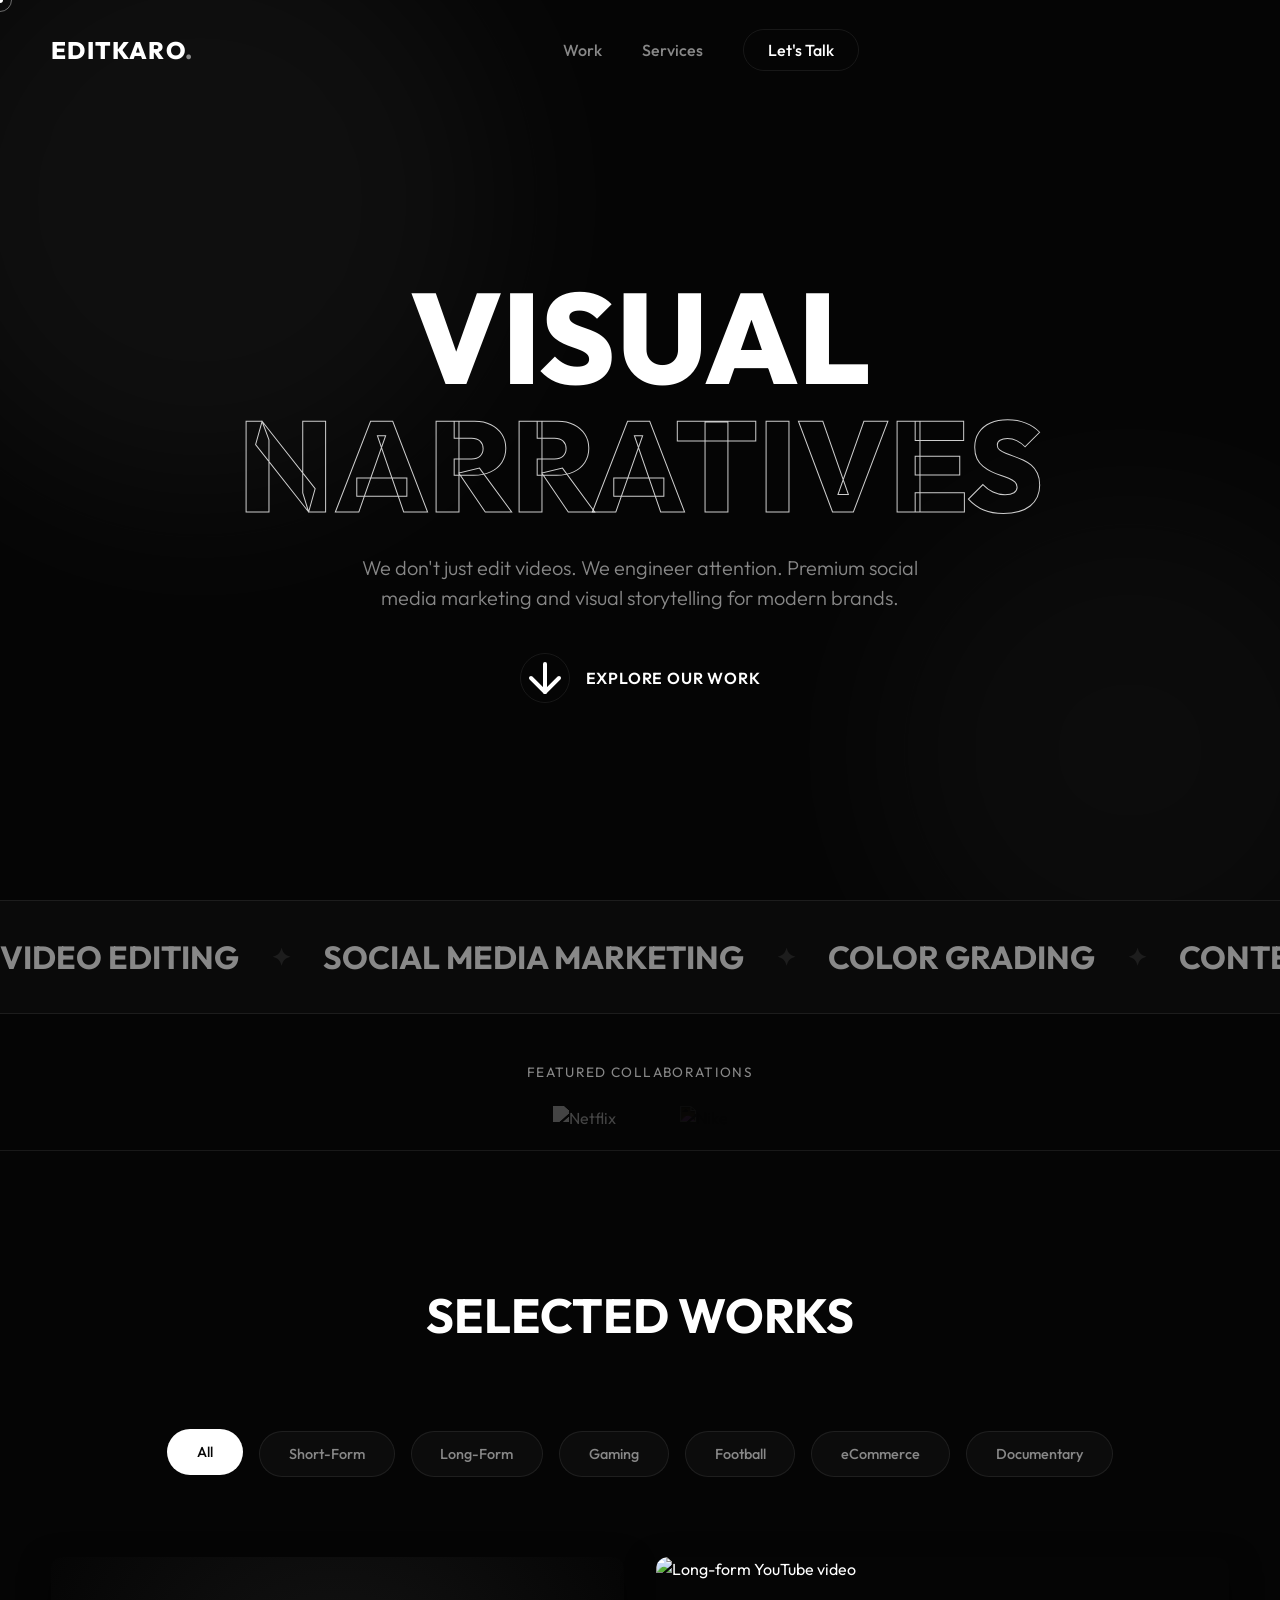
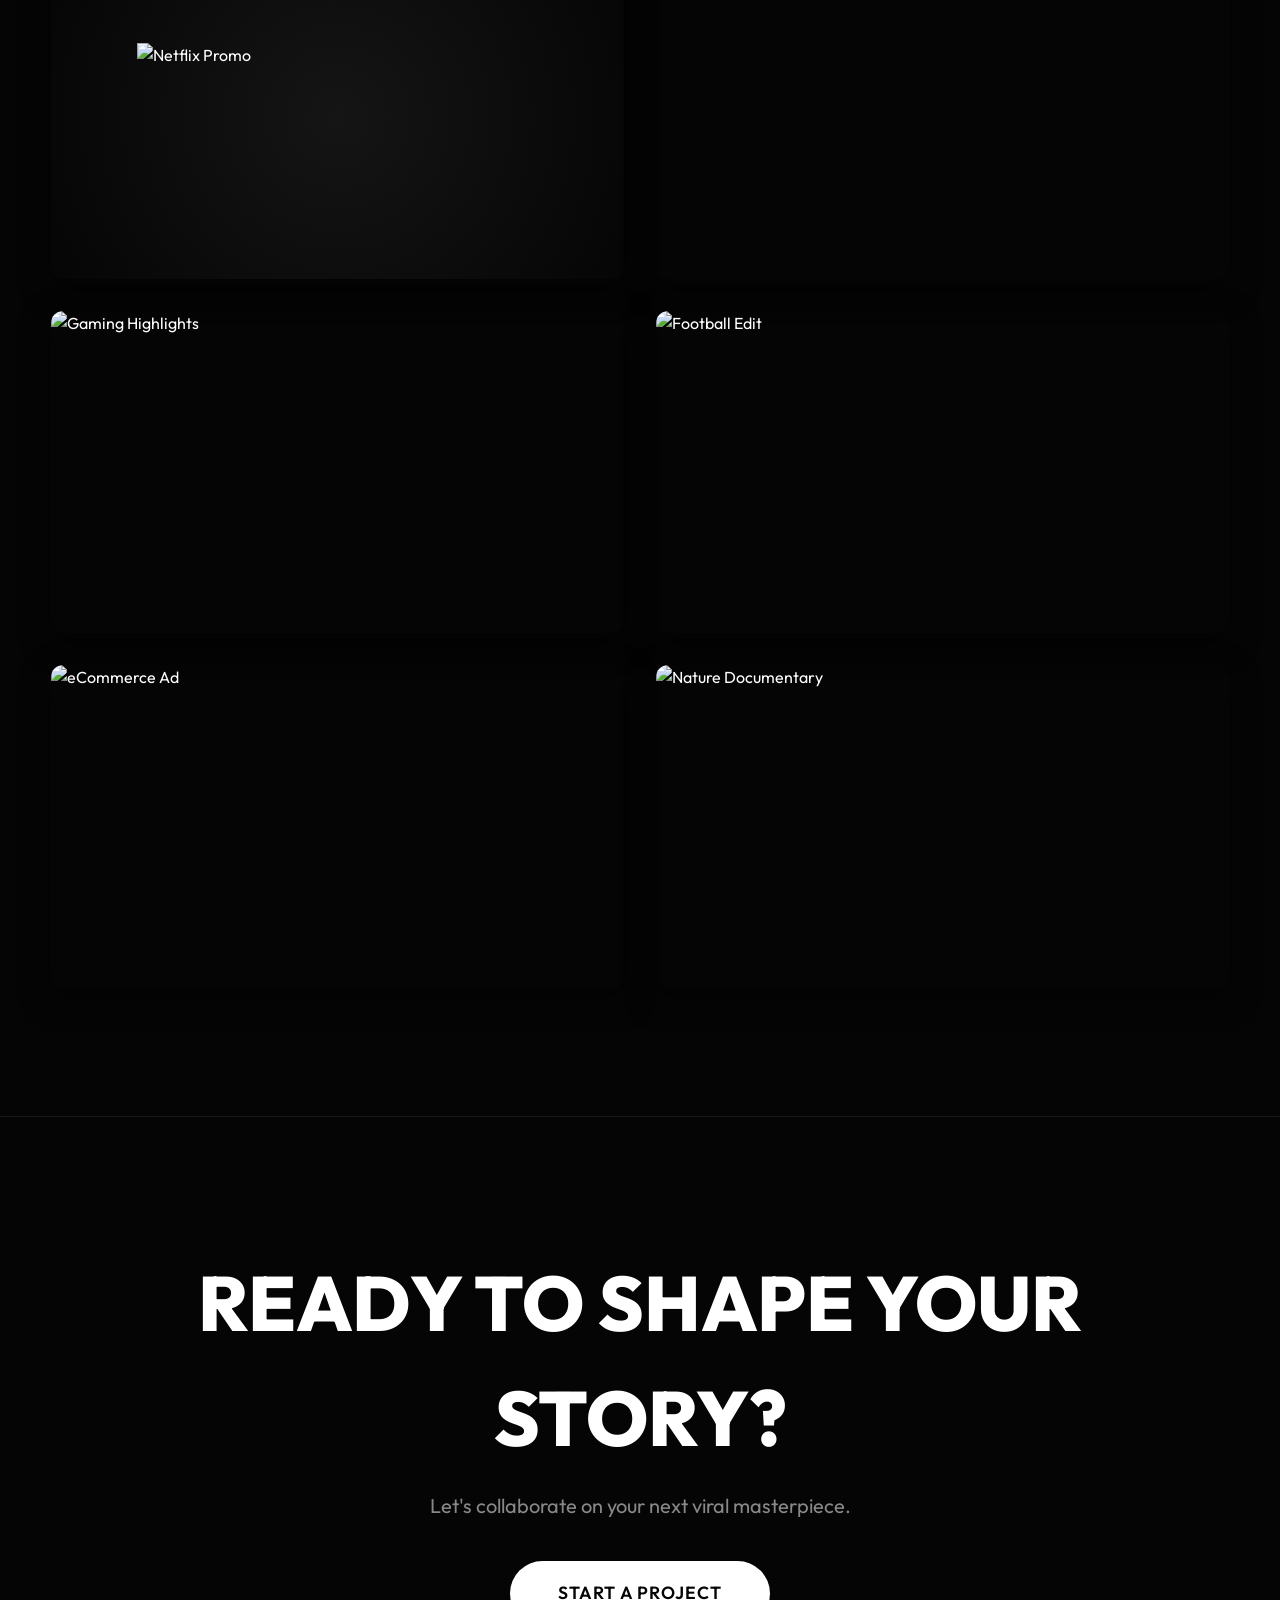
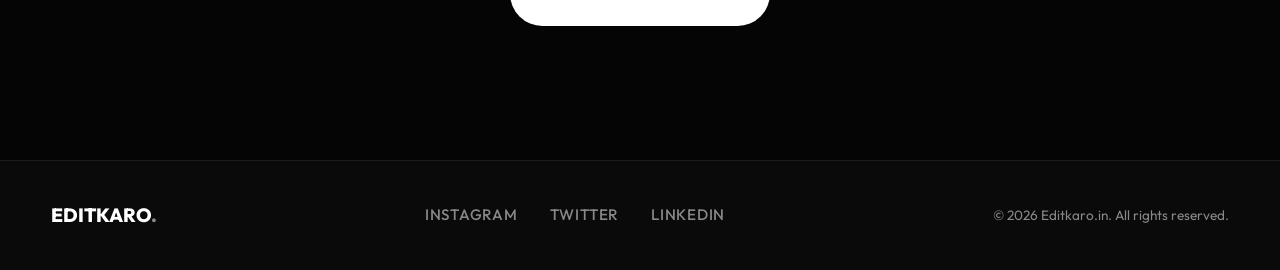
==== index.html @ 2fa82c61 "Add files via upload" ====
<!DOCTYPE html>
<html lang="en">
<head>
    <meta charset="UTF-8">
    <meta name="viewport" content="width=device-width, initial-scale=1.0">
    <meta name="description" content="Editkaro.in - A Social Media Marketing and Video Editing Agency Portfolio.">
    <title>Editkaro.in | Visual Narrative</title>
    <link rel="preconnect" href="https://fonts.googleapis.com">
    <link rel="preconnect" href="https://fonts.gstatic.com" crossorigin>
    <link href="https://fonts.googleapis.com/css2?family=Outfit:wght@300;400;500;600;700;800&display=swap" rel="stylesheet">
    <link rel="stylesheet" href="style.css">
</head>
<body>
    <div class="bg-mesh">
        <div class="blob blob-1"></div>
        <div class="blob blob-2"></div>
    </div>

    <!-- Custom Cursor -->
    <div class="custom-cursor"></div>
    <div class="cursor-follower"></div>

    <header class="header" id="header">
        <div class="container header-container">
            <a href="#" class="logo">EDITKARO<span class="dot">.</span></a>
            <nav class="nav">
                <ul class="nav-list">
                    <li><a href="#work" class="nav-link magnetic">Work</a></li>
                    <li><a href="#services" class="nav-link magnetic">Services</a></li>
                    <li><a href="#contact" class="nav-link contact-btn magnetic">Let's Talk</a></li>
                </ul>
            </nav>
            <div class="hamburger">
                <span></span>
                <span></span>
                <span></span>
            </div>
        </div>
    </header>

    <main>
        <!-- Hero Section -->
        <section class="hero">
            <div class="container hero-container">
                <div class="hero-content">
                    <h1 class="hero-title fade-up">Visual <br><span class="outline-text">Narratives</span></h1>
                    <p class="hero-subtitle fade-up delay-1">We don't just edit videos. We engineer attention. Premium social media marketing and visual storytelling for modern brands.</p>
                    <a href="#work" class="explore-btn fade-up delay-2 magnetic">
                        <span class="btn-circle"><svg viewBox="0 0 24 24" fill="none" stroke="currentColor" stroke-width="2" stroke-linecap="round" stroke-linejoin="round"><line x1="12" y1="5" x2="12" y2="19"></line><polyline points="19 12 12 19 5 12"></polyline></svg></span>
                        Explore Our Work 
                    </a>
                </div>
            </div>
        </section>

        <!-- Dynamic Marquee -->
        <div class="marquee-wrapper">
            <div class="marquee">
                <div class="marquee-content">
                    <span>VIDEO EDITING</span> <span class="star">✦</span>
                    <span>SOCIAL MEDIA MARKETING</span> <span class="star">✦</span>
                    <span>COLOR GRADING</span> <span class="star">✦</span>
                    <span>CONTENT STRATEGY</span> <span class="star">✦</span>
                    <span>DOCUMENTARY</span> <span class="star">✦</span>
                    <span>ANIMATION</span> <span class="star">✦</span>
                    <span>VIDEO EDITING</span> <span class="star">✦</span>
                    <span>SOCIAL MEDIA MARKETING</span> <span class="star">✦</span>
                    <span>COLOR GRADING</span> <span class="star">✦</span>
                    <span>CONTENT STRATEGY</span> <span class="star">✦</span>
                </div>
            </div>
        </div>

        <!-- Collaborations / Minimal Netflix Logo -->
        <section class="collaborations">
            <div class="container collabs-container fade-up delay-1">
                <span class="collabs-label">Featured Collaborations</span>
                <div class="collab-logos">
                    <img src="https://upload.wikimedia.org/wikipedia/commons/0/08/Netflix_2015_logo.svg" alt="Netflix" class="collab-logo netflix">
                    <!-- Added Nike as well since we have a Nike project -->
                    <img src="https://upload.wikimedia.org/wikipedia/commons/a/a6/Logo_NIKE.svg" alt="Nike" class="collab-logo nike">
                </div>
            </div>
        </section>

        <!-- Portfolio Section -->
        <section class="portfolio" id="work">
            <div class="container">
                <div class="section-header fade-up">
                    <h2 class="section-title">Selected Works</h2>
                </div>

                <!-- Filters -->
                <div class="filter-wrapper fade-up delay-1">
                    <button class="filter-btn active magnetic" data-filter="all">All</button>
                    <button class="filter-btn magnetic" data-filter="short-form">Short-Form</button>
                    <button class="filter-btn magnetic" data-filter="long-form">Long-Form</button>
                    <button class="filter-btn magnetic" data-filter="gaming">Gaming</button>
                    <button class="filter-btn magnetic" data-filter="football">Football</button>
                    <button class="filter-btn magnetic" data-filter="ecommerce">eCommerce</button>
                    <button class="filter-btn magnetic" data-filter="documentary">Documentary</button>
                </div>

                <!-- Grid -->
                <div class="portfolio-grid">
                    <!-- Item 1 -->
                    <div class="portfolio-item fade-up" data-category="short-form">
                        <div class="video-container" data-video="https://vimeo.com/451025529">
                            <img src="https://upload.wikimedia.org/wikipedia/commons/0/08/Netflix_2015_logo.svg" alt="Netflix Promo" class="poster" style="object-fit: contain; padding: 15%; background: radial-gradient(circle, #151515 0%, #050505 100%);">
                            <div class="hover-content">
                                <div class="play-btn">
                                    <svg viewBox="0 0 24 24" fill="white" width="24" height="24"><polygon points="5 3 19 12 5 21 5 3"></polygon></svg>
                                </div>
                                <div class="item-info">
                                    <h3>Netflix Promo</h3>
                                    <span>Short-Form Video</span>
                                </div>
                            </div>
                        </div>
                    </div>

                    <!-- Item 2 -->
                    <div class="portfolio-item fade-up" data-category="long-form">
                        <div class="video-container" data-video="https://vimeo.com/264622116">
                            <img src="https://images.unsplash.com/photo-1485846234645-a62644f84728?q=80&w=800&auto=format&fit=crop" alt="Long-form YouTube video" class="poster">
                            <div class="hover-content">
                                <div class="play-btn">
                                    <svg viewBox="0 0 24 24" fill="white" width="24" height="24"><polygon points="5 3 19 12 5 21 5 3"></polygon></svg>
                                </div>
                                <div class="item-info">
                                    <h3>Brand Documentary</h3>
                                    <span>Long-Form Video</span>
                                </div>
                            </div>
                        </div>
                    </div>

                    <!-- Item 3 -->
                    <div class="portfolio-item fade-up" data-category="gaming">
                        <div class="video-container" data-video="https://vimeo.com/574514336">
                            <img src="https://images.unsplash.com/photo-1552820728-8b83bb6b773f?q=80&w=800&auto=format&fit=crop" alt="Gaming Highlights" class="poster">
                            <div class="hover-content">
                                <div class="play-btn">
                                    <svg viewBox="0 0 24 24" fill="white" width="24" height="24"><polygon points="5 3 19 12 5 21 5 3"></polygon></svg>
                                </div>
                                <div class="item-info">
                                    <h3>Valorant Highlights</h3>
                                    <span>Gaming Video</span>
                                </div>
                            </div>
                        </div>
                    </div>

                    <!-- Item 4 -->
                    <div class="portfolio-item fade-up" data-category="football">
                        <div class="video-container" data-video="https://vimeo.com/393264104">
                            <img src="https://images.unsplash.com/photo-1579952363873-27f3bade9f55?q=80&w=800&auto=format&fit=crop" alt="Football Edit" class="poster">
                            <div class="hover-content">
                                <div class="play-btn">
                                    <svg viewBox="0 0 24 24" fill="white" width="24" height="24"><polygon points="5 3 19 12 5 21 5 3"></polygon></svg>
                                </div>
                                <div class="item-info">
                                    <h3>Champions League Montage</h3>
                                    <span>Football Edits</span>
                                </div>
                            </div>
                        </div>
                    </div>

                    <!-- Item 5 -->
                    <div class="portfolio-item fade-up" data-category="ecommerce">
                        <div class="video-container" data-video="https://vimeo.com/265089307">
                            <img src="https://images.unsplash.com/photo-1542291026-7eec264c27ff?q=80&w=800&auto=format&fit=crop" alt="eCommerce Ad" class="poster">
                            <div class="hover-content">
                                <div class="play-btn">
                                    <svg viewBox="0 0 24 24" fill="white" width="24" height="24"><polygon points="5 3 19 12 5 21 5 3"></polygon></svg>
                                </div>
                                <div class="item-info">
                                    <h3>Nike Sneaker Promo</h3>
                                    <span>eCommerce Ads</span>
                                </div>
                            </div>
                        </div>
                    </div>
                    
                    <!-- Item 6 -->
                    <div class="portfolio-item fade-up" data-category="documentary">
                        <div class="video-container" data-video="https://vimeo.com/139366479">
                            <img src="https://images.unsplash.com/photo-1511497584788-876760111969?q=80&w=800&auto=format&fit=crop" alt="Nature Documentary" class="poster">
                            <div class="hover-content">
                                <div class="play-btn">
                                    <svg viewBox="0 0 24 24" fill="white" width="24" height="24"><polygon points="5 3 19 12 5 21 5 3"></polygon></svg>
                                </div>
                                <div class="item-info">
                                    <h3>Wilderness Story</h3>
                                    <span>Documentary Style</span>
                                </div>
                            </div>
                        </div>
                    </div>
                </div>
            </div>
        </section>

        <!-- Call to action -->
        <section class="cta" id="contact">
            <div class="container cta-container fade-up">
                <h2>Ready to shape your story?</h2>
                <p>Let's collaborate on your next viral masterpiece.</p>
                <a href="mailto:hello@editkaro.in" class="primary-btn magnetic">Start a Project</a>
            </div>
        </section>
    </main>

    <footer class="footer">
        <div class="container footer-container">
            <div class="footer-logo">EDITKARO<span class="dot">.</span></div>
            <div class="footer-links">
                <a href="#" class="magnetic">Instagram</a>
                <a href="#" class="magnetic">Twitter</a>
                <a href="#" class="magnetic">LinkedIn</a>
            </div>
            <div class="footer-copy">
                &copy; <span id="year"></span> Editkaro.in. All rights reserved.
            </div>
        </div>
    </footer>

    <!-- Video Modal (Lightbox) -->
    <div class="modal" id="videoModal">
        <div class="modal-close magnetic">
            <svg width="32" height="32" viewBox="0 0 24 24" fill="none" stroke="currentColor" stroke-width="2" stroke-linecap="round" stroke-linejoin="round"><line x1="18" y1="6" x2="6" y2="18"></line><line x1="6" y1="6" x2="18" y2="18"></line></svg>
        </div>
        <div class="modal-content" id="modalVideoContainer">
            <!-- Video will be dynamically injected here by JS -->
        </div>
    </div>

    <!-- Scripts -->
    <script src="script.js"></script>
</body>
</html>
---- style.css ----
/* =========================================
   Editkaro.in - Dynamic Premium Portfolio
   ========================================= */

:root {
    --bg-color: #050505;
    --bg-secondary: #0a0a0a;
    --text-primary: #ffffff;
    --text-secondary: #888888;
    --accent: #ffffff;
    --border: rgba(255, 255, 255, 0.08);
    
    --font-main: 'Outfit', sans-serif;
    
    --spacing-sm: 1rem;
    --spacing-md: 2.5rem;
    --spacing-lg: 5rem;
    --spacing-xl: 8rem;

    --transition: all 0.5s cubic-bezier(0.16, 1, 0.3, 1);
}

/* --- Reset & Base --- */
* {
    margin: 0;
    padding: 0;
    box-sizing: border-box;
}

html {
    scroll-behavior: smooth;
    font-size: 16px;
    overflow-x: hidden;
    width: 100%;
}

body {
    background-color: var(--bg-color);
    color: var(--text-primary);
    font-family: var(--font-main);
    line-height: 1.5;
    overflow-x: hidden;
    width: 100%;
    cursor: none; 
    position: relative;
}

/* Background Mesh Gradients for Dynamic Feel */
.bg-mesh {
    position: fixed;
    top: 0;
    left: 0;
    width: 100%;
    height: 100vh;
    z-index: -1;
    overflow: hidden;
    background: #050505;
}

.blob {
    position: absolute;
    filter: blur(80px);
    border-radius: 50%;
    opacity: 0.15;
    animation: float 20s infinite ease-in-out alternate;
}

.blob-1 {
    width: 600px;
    height: 600px;
    background: #4a4a4a;
    top: -100px;
    left: -100px;
}

.blob-2 {
    width: 500px;
    height: 500px;
    background: #333333;
    bottom: -100px;
    right: -100px;
    animation-delay: -5s;
}

@keyframes float {
    0% { transform: translate(0, 0) scale(1); }
    100% { transform: translate(100px, 50px) scale(1.2); }
}

a {
    color: var(--text-primary);
    text-decoration: none;
    transition: var(--transition);
}

ul {
    list-style: none;
}

img {
    max-width: 100%;
    display: block;
}

/* --- Custom Cursor --- */
.custom-cursor {
    position: fixed;
    top: 0;
    left: 0;
    width: 6px;
    height: 6px;
    background-color: var(--text-primary);
    border-radius: 50%;
    pointer-events: none;
    z-index: 9999;
    transform: translate(-50%, -50%);
    transition: width 0.3s, height 0.3s, opacity 0.3s;
}

.cursor-follower {
    position: fixed;
    top: 0;
    left: 0;
    width: 24px;
    height: 24px;
    border: 1px solid rgba(255, 255, 255, 0.4);
    border-radius: 50%;
    pointer-events: none;
    z-index: 9998;
    transform: translate(-50%, -50%);
    transition: transform 0.15s ease-out, width 0.3s, height 0.3s, background-color 0.3s;
}

.cursor-hover {
    width: 48px;
    height: 48px;
    background-color: rgba(255, 255, 255, 0.05);
    backdrop-filter: blur(2px);
    border-color: rgba(255, 255, 255, 0.8);
}

/* --- Layout --- */
.container {
    max-width: 1600px;
    margin: 0 auto;
    padding: 0 4%;
}

/* --- Header --- */
.header {
    position: fixed;
    top: 0;
    left: 0;
    width: 100%;
    padding: 2rem 0;
    z-index: 100;
    transition: var(--transition);
}

.header.scrolled {
    padding: 1rem 0;
    background-color: rgba(5, 5, 5, 0.8);
    backdrop-filter: blur(12px);
    border-bottom: 1px solid var(--border);
}

.header-container {
    display: flex;
    justify-content: space-between;
    align-items: center;
}

.logo {
    font-size: 1.5rem;
    font-weight: 800;
    letter-spacing: 0.05em;
}

.dot {
    color: #888;
}

.nav-list {
    display: flex;
    gap: 2.5rem;
    align-items: center;
}

.nav-link {
    font-size: 1rem;
    font-weight: 500;
    color: var(--text-secondary);
    position: relative;
}

.nav-link:hover {
    color: var(--text-primary);
}

.contact-btn {
    border: 1px solid var(--border);
    padding: 0.6rem 1.5rem;
    border-radius: 2rem;
    color: var(--text-primary);
}

.contact-btn:hover {
    background-color: var(--text-primary);
    color: var(--bg-color);
}

/* --- Hero Section --- */
.hero {
    height: 100vh;
    display: flex;
    align-items: center;
    justify-content: center;
    text-align: center;
    padding-top: 80px;
    position: relative;
}

.hero-title {
    font-size: clamp(4rem, 10vw, 8rem);
    font-weight: 800;
    line-height: 1;
    margin-bottom: 1.5rem;
    text-transform: uppercase;
}

.outline-text {
    color: transparent;
    -webkit-text-stroke: 1px rgba(255, 255, 255, 0.8);
}

.hero-subtitle {
    font-size: clamp(1rem, 2vw, 1.25rem);
    color: var(--text-secondary);
    max-width: 600px;
    margin: 0 auto var(--spacing-md);
    font-weight: 300;
}

.explore-btn {
    display: inline-flex;
    align-items: center;
    gap: 1rem;
    font-size: 1rem;
    font-weight: 600;
    text-transform: uppercase;
    letter-spacing: 0.05em;
}

.btn-circle {
    width: 50px;
    height: 50px;
    border: 1px solid var(--border);
    border-radius: 50%;
    display: flex;
    align-items: center;
    justify-content: center;
    transition: var(--transition);
}

.explore-btn:hover .btn-circle {
    background-color: var(--text-primary);
    color: var(--bg-color);
    transform: scale(1.1);
}

/* --- Dynamic Marquee --- */
.marquee-wrapper {
    padding: 2rem 0;
    border-top: 1px solid var(--border);
    border-bottom: 1px solid var(--border);
    background: var(--bg-secondary);
    overflow: hidden;
    white-space: nowrap;
}

.marquee {
    display: flex;
}

.marquee-content {
    display: flex;
    align-items: center;
    gap: 2rem;
    animation: scroll 20s linear infinite;
    padding-right: 2rem;
}

.marquee-content span {
    font-size: 2rem;
    font-weight: 700;
    color: var(--text-secondary);
}

.marquee-content .star {
    font-size: 1.5rem;
    color: var(--border);
}

@keyframes scroll {
    0% { transform: translateX(0); }
    100% { transform: translateX(-50%); }
}

/* --- Collaborations / Minimal Logos --- */
.collaborations {
    padding: 3rem 0 1rem;
    border-bottom: 1px solid var(--border);
    background: var(--bg-color);
}

.collabs-container {
    display: flex;
    flex-direction: column;
    align-items: center;
    gap: 1.5rem;
}

.collabs-label {
    font-size: 0.85rem;
    text-transform: uppercase;
    letter-spacing: 0.1em;
    color: var(--text-secondary);
}

.collab-logos {
    display: flex;
    align-items: center;
    justify-content: center;
    gap: 4rem;
}

.collab-logo {
    height: 28px;
    opacity: 0.25;
    filter: grayscale(100%) brightness(200%);
    transition: var(--transition);
    cursor: none;
}

.collab-logo:hover {
    opacity: 1;
    filter: grayscale(0%) brightness(100%);
    transform: scale(1.05);
}

.collab-logo.nike {
    filter: invert(1) opacity(0.3);
}

.collab-logo.nike:hover {
    filter: invert(1) opacity(1);
}


/* --- Portfolio Section --- */
.portfolio {
    padding: var(--spacing-xl) 0;
}

.section-header {
    margin-bottom: var(--spacing-lg);
    text-align: center;
}

.section-title {
    font-size: 3rem;
    font-weight: 700;
    text-transform: uppercase;
}

/* Filters */
.filter-wrapper {
    display: flex;
    flex-wrap: wrap;
    justify-content: center;
    gap: 1rem;
    margin-bottom: var(--spacing-lg);
}

.filter-btn {
    background: rgba(255, 255, 255, 0.03);
    border: 1px solid var(--border);
    color: var(--text-secondary);
    padding: 0.8rem 1.8rem;
    border-radius: 3rem;
    font-family: inherit;
    font-size: 0.9rem;
    font-weight: 500;
    cursor: none;
    transition: var(--transition);
}

.filter-btn:hover,
.filter-btn.active {
    background: var(--text-primary);
    color: var(--bg-color);
    transform: translateY(-2px);
}

/* Grid */
.portfolio-grid {
    display: grid;
    grid-template-columns: repeat(auto-fill, minmax(400px, 1fr));
    gap: 2rem;
}

.portfolio-item {
    transition: all 0.5s ease;
}

.portfolio-item.hidden {
    display: none;
}

.video-container {
    position: relative;
    overflow: hidden;
    border-radius: 12px;
    aspect-ratio: 16/9;
    cursor: none;
    box-shadow: 0 10px 30px rgba(0,0,0,0.5);
}

.poster {
    width: 100%;
    height: 100%;
    object-fit: cover;
    transition: transform 0.8s cubic-bezier(0.16, 1, 0.3, 1), filter 0.4s;
}

/* Hover Content */
.hover-content {
    position: absolute;
    inset: 0;
    background: linear-gradient(to top, rgba(0,0,0,0.9) 0%, rgba(0,0,0,0.2) 50%, rgba(0,0,0,0) 100%);
    display: flex;
    flex-direction: column;
    justify-content: space-between;
    padding: 2rem;
    opacity: 0;
    transition: var(--transition);
}

.play-btn {
    align-self: center;
    margin-top: auto;
    margin-bottom: auto;
    width: 60px;
    height: 60px;
    background: rgba(255, 255, 255, 0.1);
    backdrop-filter: blur(5px);
    border-radius: 50%;
    display: flex;
    align-items: center;
    justify-content: center;
    border: 1px solid rgba(255, 255, 255, 0.3);
    transform: scale(0.8) translateY(20px);
    transition: var(--transition);
}

.item-info {
    transform: translateY(20px);
    transition: var(--transition);
}

.item-info h3 {
    font-size: 1.5rem;
    font-weight: 600;
    margin-bottom: 0.25rem;
}

.item-info span {
    font-size: 0.9rem;
    color: var(--text-secondary);
    text-transform: uppercase;
    letter-spacing: 0.05em;
}

.video-container:hover .poster {
    transform: scale(1.08);
    filter: brightness(0.7);
}

.video-container:hover .hover-content {
    opacity: 1;
}

.video-container:hover .play-btn {
    transform: scale(1) translateY(0);
}

.video-container:hover .item-info {
    transform: translateY(0);
}

/* --- CTA Section --- */
.cta {
    padding: var(--spacing-xl) 0;
    text-align: center;
    border-top: 1px solid var(--border);
    position: relative;
    overflow: hidden;
}

.cta-container h2 {
    font-size: clamp(3rem, 6vw, 5rem);
    font-weight: 800;
    margin-bottom: 1rem;
    text-transform: uppercase;
}

.cta-container p {
    color: var(--text-secondary);
    margin-bottom: var(--spacing-md);
    font-size: 1.25rem;
}

.primary-btn {
    display: inline-block;
    background-color: var(--text-primary);
    color: var(--bg-color);
    padding: 1.2rem 3rem;
    border-radius: 3rem;
    font-weight: 600;
    font-size: 1.1rem;
    text-transform: uppercase;
    letter-spacing: 0.05em;
    position: relative;
    overflow: hidden;
}

.primary-btn::before {
    content: '';
    position: absolute;
    top: 0;
    left: 0;
    width: 100%;
    height: 100%;
    background: rgba(0,0,0,0.1);
    transform: translateY(100%);
    transition: var(--transition);
}

.primary-btn:hover::before {
    transform: translateY(0);
}

/* --- Footer --- */
.footer {
    padding: var(--spacing-md) 0;
    border-top: 1px solid var(--border);
    background: var(--bg-secondary);
}

.footer-container {
    display: flex;
    justify-content: space-between;
    align-items: center;
    flex-wrap: wrap;
    gap: 1.5rem;
}

.footer-logo {
    font-weight: 800;
    font-size: 1.2rem;
}

.footer-links {
    display: flex;
    gap: 2rem;
}

.footer-links a {
    color: var(--text-secondary);
    font-size: 0.95rem;
    font-weight: 500;
    text-transform: uppercase;
    letter-spacing: 0.05em;
}

.footer-links a:hover {
    color: var(--text-primary);
}

.footer-copy {
    color: var(--text-secondary);
    font-size: 0.85rem;
}

/* --- Modal for Video --- */
.modal {
    position: fixed;
    top: 0;
    left: 0;
    width: 100%;
    height: 100%;
    background: rgba(0, 0, 0, 0.95);
    backdrop-filter: blur(10px);
    z-index: 1000;
    display: flex;
    justify-content: center;
    align-items: center;
    opacity: 0;
    pointer-events: none;
    transition: opacity 0.4s ease;
}

.modal.active {
    opacity: 1;
    pointer-events: all;
}

.modal-close {
    position: absolute;
    top: 2rem;
    right: 3rem;
    color: var(--text-primary);
    cursor: none;
    width: 50px;
    height: 50px;
    border-radius: 50%;
    background: rgba(255,255,255,0.1);
    display: flex;
    align-items: center;
    justify-content: center;
    transition: var(--transition);
    z-index: 1001;
}

.modal-close:hover {
    background: var(--text-primary);
    color: var(--bg-color);
    transform: rotate(90deg);
}

.modal-content {
    width: 85%;
    max-width: 1200px;
    aspect-ratio: 16/9;
    background: #000;
    border-radius: 12px;
    overflow: hidden;
    box-shadow: 0 20px 60px rgba(0,0,0,0.8);
    transform: scale(0.95);
    transition: transform 0.4s cubic-bezier(0.16, 1, 0.3, 1);
}

.modal.active .modal-content {
    transform: scale(1);
}

.modal-content video {
    width: 100%;
    height: 100%;
    outline: none;
}

/* --- Animations --- */
.fade-up {
    opacity: 0;
    transform: translateY(40px);
    transition: opacity 1s cubic-bezier(0.16, 1, 0.3, 1), transform 1s cubic-bezier(0.16, 1, 0.3, 1);
}

.fade-up.visible {
    opacity: 1;
    transform: translateY(0);
}

.delay-1 { transition-delay: 0.15s; }
.delay-2 { transition-delay: 0.3s; }

/* --- Responsive --- */
@media (max-width: 768px) {
    .nav {
        display: none;
    }

    .hamburger {
        display: flex;
        flex-direction: column;
        gap: 6px;
    }

    .hamburger span {
        width: 30px;
        height: 2px;
        background: #fff;
    }

    .portfolio-grid {
        grid-template-columns: 1fr;
    }

    .custom-cursor, .cursor-follower {
        display: none;
    }

    body {
        cursor: auto;
    }

    .filter-btn, .modal-close, .video-container, .magnetic {
        cursor: pointer;
    }

    .marquee-content span {
        font-size: 1.5rem;
    }

    .hero-title {
        font-size: clamp(2.5rem, 8vw, 4rem);
    }

    .hero-subtitle {
        font-size: 1rem;
        padding: 0 1rem;
    }

    .collab-logos {
        gap: 2rem;
        flex-wrap: wrap;
    }

    .section-title {
        font-size: 2.5rem;
    }

    .cta-container h2 {
        font-size: 2.5rem;
    }

    .footer-container {
        flex-direction: column;
        text-align: center;
        gap: 1.5rem;
    }

    .footer-links {
        flex-wrap: wrap;
        justify-content: center;
    }

    .modal-close {
        top: 1rem;
        right: 1rem;
        width: 40px;
        height: 40px;
    }
}
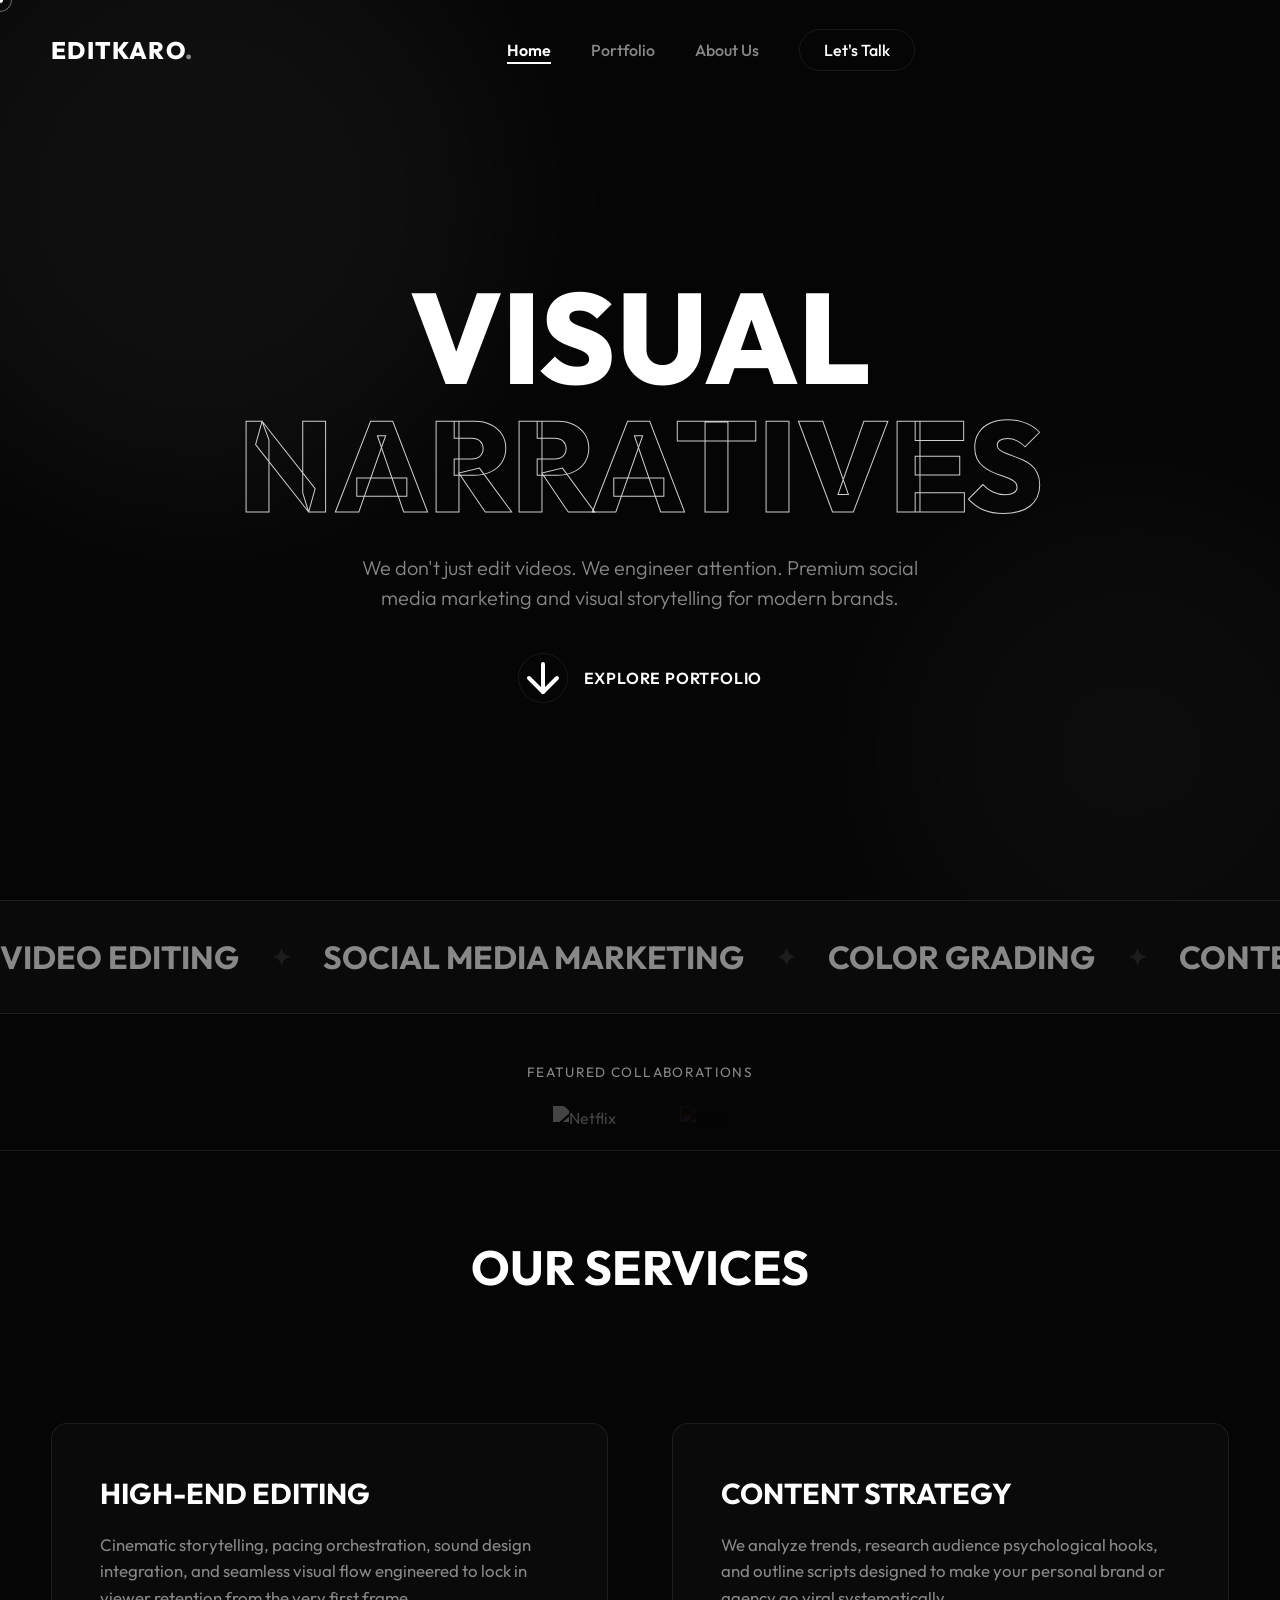
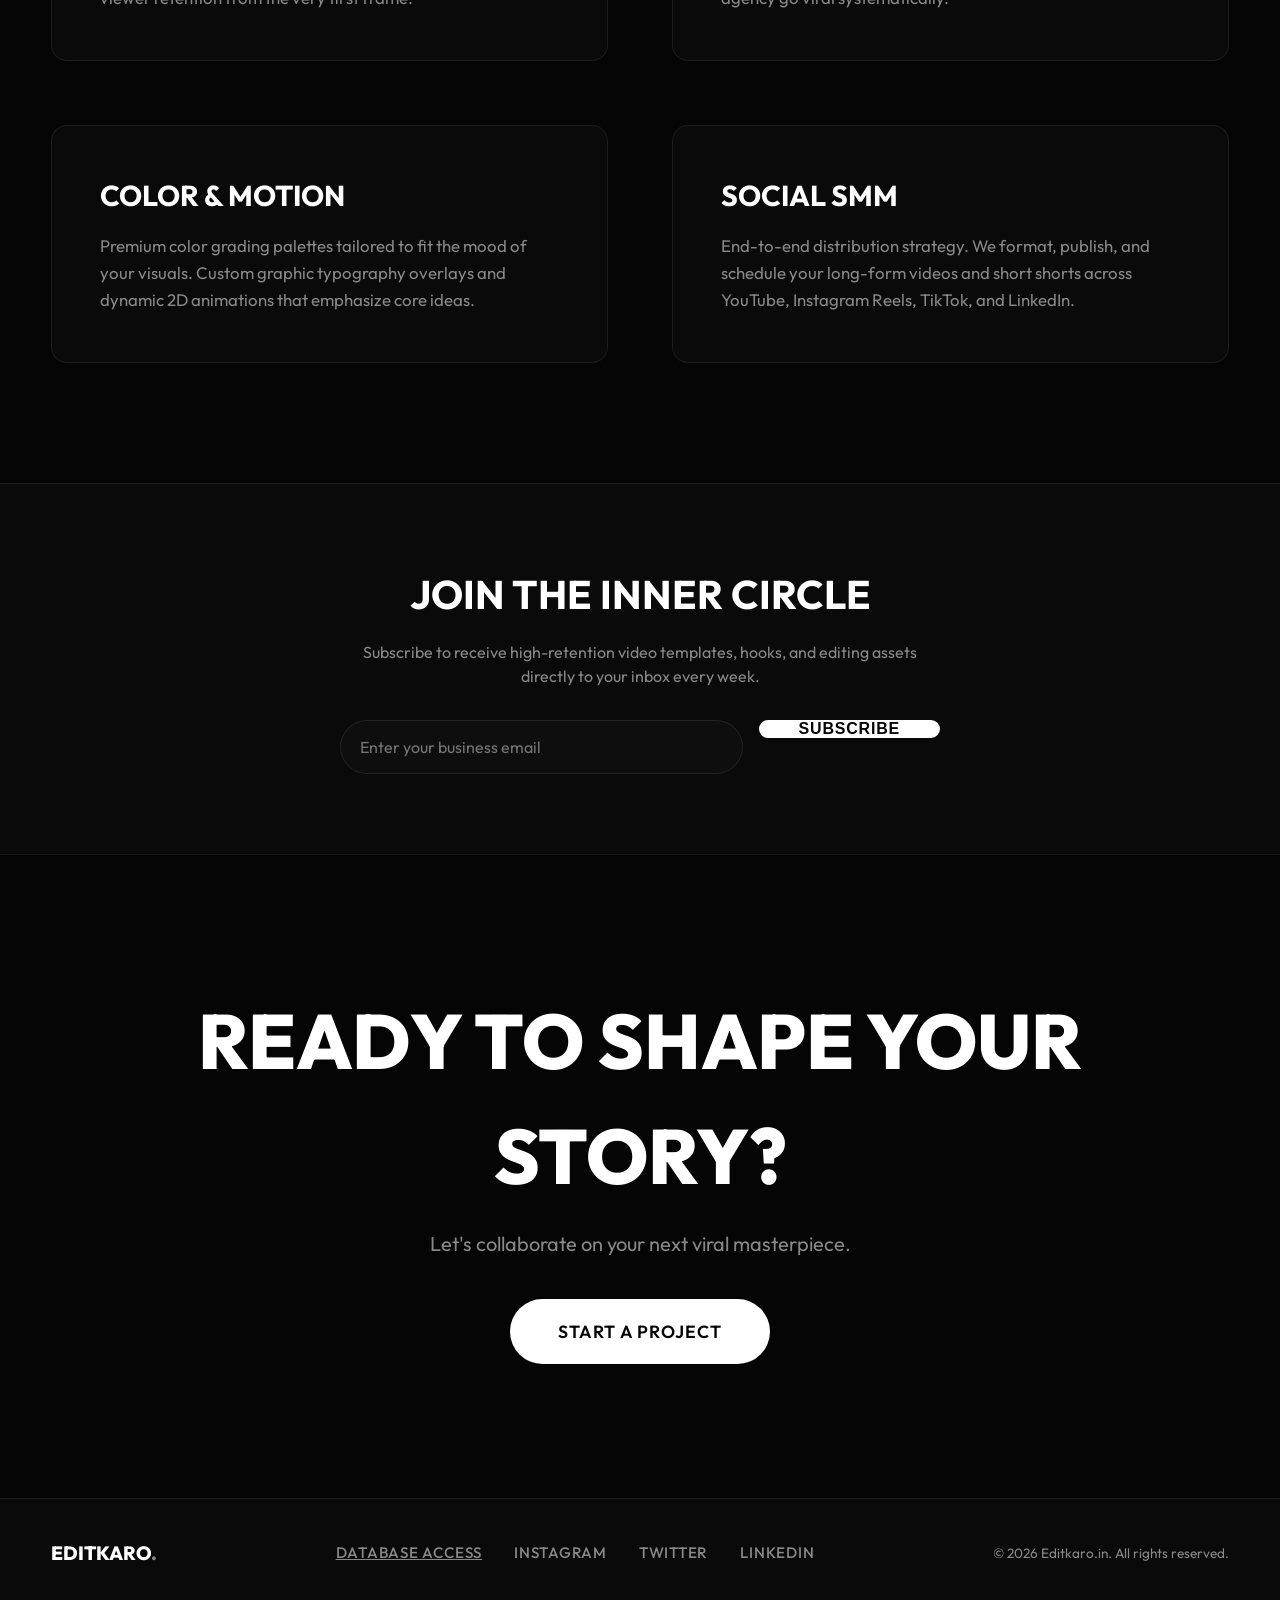
==== commit 6c791544: "Add files via upload" ====
--- a/index.html
+++ b/index.html
@@ -4,7 +4,7 @@
     <meta charset="UTF-8">
     <meta name="viewport" content="width=device-width, initial-scale=1.0">
     <meta name="description" content="Editkaro.in - A Social Media Marketing and Video Editing Agency Portfolio.">
-    <title>Editkaro.in | Visual Narrative</title>
+    <title>Editkaro.in | Premium Visual Storytelling</title>
     <link rel="preconnect" href="https://fonts.googleapis.com">
     <link rel="preconnect" href="https://fonts.gstatic.com" crossorigin>
     <link href="https://fonts.googleapis.com/css2?family=Outfit:wght@300;400;500;600;700;800&display=swap" rel="stylesheet">
@@ -22,12 +22,13 @@
 
     <header class="header" id="header">
         <div class="container header-container">
-            <a href="#" class="logo">EDITKARO<span class="dot">.</span></a>
+            <a href="index.html" class="logo">EDITKARO<span class="dot">.</span></a>
             <nav class="nav">
                 <ul class="nav-list">
-                    <li><a href="#work" class="nav-link magnetic">Work</a></li>
-                    <li><a href="#services" class="nav-link magnetic">Services</a></li>
-                    <li><a href="#contact" class="nav-link contact-btn magnetic">Let's Talk</a></li>
+                    <li><a href="index.html" class="nav-link magnetic">Home</a></li>
+                    <li><a href="portfolio.html" class="nav-link magnetic">Portfolio</a></li>
+                    <li><a href="about.html" class="nav-link magnetic">About Us</a></li>
+                    <li><a href="contact.html" class="nav-link contact-btn magnetic">Let's Talk</a></li>
                 </ul>
             </nav>
             <div class="hamburger">
@@ -45,9 +46,9 @@
                 <div class="hero-content">
                     <h1 class="hero-title fade-up">Visual <br><span class="outline-text">Narratives</span></h1>
                     <p class="hero-subtitle fade-up delay-1">We don't just edit videos. We engineer attention. Premium social media marketing and visual storytelling for modern brands.</p>
-                    <a href="#work" class="explore-btn fade-up delay-2 magnetic">
+                    <a href="portfolio.html" class="explore-btn fade-up delay-2 magnetic">
                         <span class="btn-circle"><svg viewBox="0 0 24 24" fill="none" stroke="currentColor" stroke-width="2" stroke-linecap="round" stroke-linejoin="round"><line x1="12" y1="5" x2="12" y2="19"></line><polyline points="19 12 12 19 5 12"></polyline></svg></span>
-                        Explore Our Work 
+                        Explore Portfolio 
                     </a>
                 </div>
             </div>
@@ -77,137 +78,59 @@
                 <span class="collabs-label">Featured Collaborations</span>
                 <div class="collab-logos">
                     <img src="https://upload.wikimedia.org/wikipedia/commons/0/08/Netflix_2015_logo.svg" alt="Netflix" class="collab-logo netflix">
-                    <!-- Added Nike as well since we have a Nike project -->
                     <img src="https://upload.wikimedia.org/wikipedia/commons/a/a6/Logo_NIKE.svg" alt="Nike" class="collab-logo nike">
                 </div>
             </div>
         </section>
 
-        <!-- Portfolio Section -->
-        <section class="portfolio" id="work">
+        <!-- Services Section -->
+        <section class="portfolio" id="services" style="padding: var(--spacing-lg) 0;">
             <div class="container">
                 <div class="section-header fade-up">
-                    <h2 class="section-title">Selected Works</h2>
+                    <h2 class="section-title">Our Services</h2>
                 </div>
-
-                <!-- Filters -->
-                <div class="filter-wrapper fade-up delay-1">
-                    <button class="filter-btn active magnetic" data-filter="all">All</button>
-                    <button class="filter-btn magnetic" data-filter="short-form">Short-Form</button>
-                    <button class="filter-btn magnetic" data-filter="long-form">Long-Form</button>
-                    <button class="filter-btn magnetic" data-filter="gaming">Gaming</button>
-                    <button class="filter-btn magnetic" data-filter="football">Football</button>
-                    <button class="filter-btn magnetic" data-filter="ecommerce">eCommerce</button>
-                    <button class="filter-btn magnetic" data-filter="documentary">Documentary</button>
-                </div>
-
-                <!-- Grid -->
-                <div class="portfolio-grid">
-                    <!-- Item 1 -->
-                    <div class="portfolio-item fade-up" data-category="short-form">
-                        <div class="video-container" data-video="https://vimeo.com/451025529">
-                            <img src="https://upload.wikimedia.org/wikipedia/commons/0/08/Netflix_2015_logo.svg" alt="Netflix Promo" class="poster" style="object-fit: contain; padding: 15%; background: radial-gradient(circle, #151515 0%, #050505 100%);">
-                            <div class="hover-content">
-                                <div class="play-btn">
-                                    <svg viewBox="0 0 24 24" fill="white" width="24" height="24"><polygon points="5 3 19 12 5 21 5 3"></polygon></svg>
-                                </div>
-                                <div class="item-info">
-                                    <h3>Netflix Promo</h3>
-                                    <span>Short-Form Video</span>
-                                </div>
-                            </div>
-                        </div>
+                <div class="about-grid fade-up delay-1">
+                    <div class="about-card">
+                        <h3>High-End Editing</h3>
+                        <p>Cinematic storytelling, pacing orchestration, sound design integration, and seamless visual flow engineered to lock in viewer retention from the very first frame.</p>
                     </div>
-
-                    <!-- Item 2 -->
-                    <div class="portfolio-item fade-up" data-category="long-form">
-                        <div class="video-container" data-video="https://vimeo.com/264622116">
-                            <img src="https://images.unsplash.com/photo-1485846234645-a62644f84728?q=80&w=800&auto=format&fit=crop" alt="Long-form YouTube video" class="poster">
-                            <div class="hover-content">
-                                <div class="play-btn">
-                                    <svg viewBox="0 0 24 24" fill="white" width="24" height="24"><polygon points="5 3 19 12 5 21 5 3"></polygon></svg>
-                                </div>
-                                <div class="item-info">
-                                    <h3>Brand Documentary</h3>
-                                    <span>Long-Form Video</span>
-                                </div>
-                            </div>
-                        </div>
+                    <div class="about-card">
+                        <h3>Content Strategy</h3>
+                        <p>We analyze trends, research audience psychological hooks, and outline scripts designed to make your personal brand or agency go viral systematically.</p>
                     </div>
-
-                    <!-- Item 3 -->
-                    <div class="portfolio-item fade-up" data-category="gaming">
-                        <div class="video-container" data-video="https://vimeo.com/574514336">
-                            <img src="https://images.unsplash.com/photo-1552820728-8b83bb6b773f?q=80&w=800&auto=format&fit=crop" alt="Gaming Highlights" class="poster">
-                            <div class="hover-content">
-                                <div class="play-btn">
-                                    <svg viewBox="0 0 24 24" fill="white" width="24" height="24"><polygon points="5 3 19 12 5 21 5 3"></polygon></svg>
-                                </div>
-                                <div class="item-info">
-                                    <h3>Valorant Highlights</h3>
-                                    <span>Gaming Video</span>
-                                </div>
-                            </div>
-                        </div>
+                    <div class="about-card">
+                        <h3>Color & Motion</h3>
+                        <p>Premium color grading palettes tailored to fit the mood of your visuals. Custom graphic typography overlays and dynamic 2D animations that emphasize core ideas.</p>
                     </div>
-
-                    <!-- Item 4 -->
-                    <div class="portfolio-item fade-up" data-category="football">
-                        <div class="video-container" data-video="https://vimeo.com/393264104">
-                            <img src="https://images.unsplash.com/photo-1579952363873-27f3bade9f55?q=80&w=800&auto=format&fit=crop" alt="Football Edit" class="poster">
-                            <div class="hover-content">
-                                <div class="play-btn">
-                                    <svg viewBox="0 0 24 24" fill="white" width="24" height="24"><polygon points="5 3 19 12 5 21 5 3"></polygon></svg>
-                                </div>
-                                <div class="item-info">
-                                    <h3>Champions League Montage</h3>
-                                    <span>Football Edits</span>
-                                </div>
-                            </div>
-                        </div>
-                    </div>
-
-                    <!-- Item 5 -->
-                    <div class="portfolio-item fade-up" data-category="ecommerce">
-                        <div class="video-container" data-video="https://vimeo.com/265089307">
-                            <img src="https://images.unsplash.com/photo-1542291026-7eec264c27ff?q=80&w=800&auto=format&fit=crop" alt="eCommerce Ad" class="poster">
-                            <div class="hover-content">
-                                <div class="play-btn">
-                                    <svg viewBox="0 0 24 24" fill="white" width="24" height="24"><polygon points="5 3 19 12 5 21 5 3"></polygon></svg>
-                                </div>
-                                <div class="item-info">
-                                    <h3>Nike Sneaker Promo</h3>
-                                    <span>eCommerce Ads</span>
-                                </div>
-                            </div>
-                        </div>
-                    </div>
-                    
-                    <!-- Item 6 -->
-                    <div class="portfolio-item fade-up" data-category="documentary">
-                        <div class="video-container" data-video="https://vimeo.com/139366479">
-                            <img src="https://images.unsplash.com/photo-1511497584788-876760111969?q=80&w=800&auto=format&fit=crop" alt="Nature Documentary" class="poster">
-                            <div class="hover-content">
-                                <div class="play-btn">
-                                    <svg viewBox="0 0 24 24" fill="white" width="24" height="24"><polygon points="5 3 19 12 5 21 5 3"></polygon></svg>
-                                </div>
-                                <div class="item-info">
-                                    <h3>Wilderness Story</h3>
-                                    <span>Documentary Style</span>
-                                </div>
-                            </div>
-                        </div>
+                    <div class="about-card">
+                        <h3>Social SMM</h3>
+                        <p>End-to-end distribution strategy. We format, publish, and schedule your long-form videos and short shorts across YouTube, Instagram Reels, TikTok, and LinkedIn.</p>
                     </div>
                 </div>
             </div>
         </section>
 
+        <!-- Email Collector Section -->
+        <section class="email-collector-section fade-up">
+            <div class="container">
+                <div class="email-collector-wrapper">
+                    <h2>Join the Inner Circle</h2>
+                    <p>Subscribe to receive high-retention video templates, hooks, and editing assets directly to your inbox every week.</p>
+                    <form id="emailCollectorForm" class="email-form">
+                        <input type="email" placeholder="Enter your business email" required class="form-input" autocomplete="email">
+                        <button type="submit" class="submit-btn magnetic">Subscribe</button>
+                    </form>
+                    <div id="emailAlert" class="alert-message"></div>
+                </div>
+            </div>
+        </section>
+
         <!-- Call to action -->
-        <section class="cta" id="contact">
+        <section class="cta">
             <div class="container cta-container fade-up">
                 <h2>Ready to shape your story?</h2>
                 <p>Let's collaborate on your next viral masterpiece.</p>
-                <a href="mailto:hello@editkaro.in" class="primary-btn magnetic">Start a Project</a>
+                <a href="contact.html" class="primary-btn magnetic">Start a Project</a>
             </div>
         </section>
     </main>
@@ -216,6 +139,7 @@
         <div class="container footer-container">
             <div class="footer-logo">EDITKARO<span class="dot">.</span></div>
             <div class="footer-links">
+                <a href="admin.html" class="magnetic" style="color: var(--text-secondary); text-decoration: underline;">Database Access</a>
                 <a href="#" class="magnetic">Instagram</a>
                 <a href="#" class="magnetic">Twitter</a>
                 <a href="#" class="magnetic">LinkedIn</a>
@@ -226,16 +150,6 @@
         </div>
     </footer>
 
-    <!-- Video Modal (Lightbox) -->
-    <div class="modal" id="videoModal">
-        <div class="modal-close magnetic">
-            <svg width="32" height="32" viewBox="0 0 24 24" fill="none" stroke="currentColor" stroke-width="2" stroke-linecap="round" stroke-linejoin="round"><line x1="18" y1="6" x2="6" y2="18"></line><line x1="6" y1="6" x2="18" y2="18"></line></svg>
-        </div>
-        <div class="modal-content" id="modalVideoContainer">
-            <!-- Video will be dynamically injected here by JS -->
-        </div>
-    </div>
-
     <!-- Scripts -->
     <script src="script.js"></script>
 </body>
--- a/style.css
+++ b/style.css
@@ -675,22 +675,420 @@
 .delay-1 { transition-delay: 0.15s; }
 .delay-2 { transition-delay: 0.3s; }
 
+/* --- New Pages Common Styles --- */
+.page-hero {
+    padding: var(--spacing-xl) 0 var(--spacing-md);
+    text-align: center;
+}
+
+.page-title {
+    font-size: clamp(3rem, 6vw, 5rem);
+    font-weight: 800;
+    text-transform: uppercase;
+    margin-bottom: 1rem;
+}
+
+.page-subtitle {
+    font-size: 1.2rem;
+    color: var(--text-secondary);
+    max-width: 700px;
+    margin: 0 auto;
+    font-weight: 300;
+}
+
+/* --- About Page --- */
+.about-grid {
+    display: grid;
+    grid-template-columns: 1fr 1fr;
+    gap: 4rem;
+    padding: var(--spacing-md) 0;
+}
+
+.about-card {
+    background: var(--bg-secondary);
+    border: 1px solid var(--border);
+    padding: 3rem;
+    border-radius: 16px;
+}
+
+.about-card h3 {
+    font-size: 1.8rem;
+    margin-bottom: 1rem;
+    text-transform: uppercase;
+}
+
+.about-card p {
+    color: var(--text-secondary);
+    font-size: 1.05rem;
+    line-height: 1.6;
+}
+
+/* Team Grid */
+.team-section {
+    padding: var(--spacing-lg) 0;
+}
+
+.team-grid {
+    display: grid;
+    grid-template-columns: repeat(auto-fill, minmax(280px, 1fr));
+    gap: 2.5rem;
+    margin-top: 3rem;
+}
+
+.team-member {
+    background: var(--bg-secondary);
+    border: 1px solid var(--border);
+    border-radius: 12px;
+    overflow: hidden;
+    transition: var(--transition);
+}
+
+.team-member:hover {
+    transform: translateY(-5px);
+    border-color: rgba(255, 255, 255, 0.2);
+}
+
+.team-img-wrapper {
+    width: 100%;
+    aspect-ratio: 1/1;
+    overflow: hidden;
+}
+
+.team-img {
+    width: 100%;
+    height: 100%;
+    object-fit: cover;
+    transition: transform 0.5s ease;
+}
+
+.team-member:hover .team-img {
+    transform: scale(1.05);
+}
+
+.team-info-card {
+    padding: 1.5rem;
+}
+
+.team-info-card h3 {
+    font-size: 1.25rem;
+    font-weight: 600;
+    margin-bottom: 0.25rem;
+}
+
+.team-info-card span {
+    font-size: 0.9rem;
+    color: var(--text-secondary);
+    text-transform: uppercase;
+    letter-spacing: 0.05em;
+}
+
+/* --- Contact Page --- */
+.contact-wrapper {
+    max-width: 800px;
+    margin: 0 auto var(--spacing-xl);
+    background: var(--bg-secondary);
+    border: 1px solid var(--border);
+    padding: 4rem;
+    border-radius: 16px;
+}
+
+.contact-form {
+    display: flex;
+    flex-direction: column;
+    gap: 2rem;
+}
+
+.form-group {
+    display: flex;
+    flex-direction: column;
+    gap: 0.5rem;
+}
+
+.form-group label {
+    font-size: 0.9rem;
+    font-weight: 600;
+    text-transform: uppercase;
+    letter-spacing: 0.05em;
+    color: var(--text-secondary);
+}
+
+.form-input {
+    background: rgba(255, 255, 255, 0.02);
+    border: 1px solid var(--border);
+    color: var(--text-primary);
+    padding: 1rem 1.2rem;
+    border-radius: 8px;
+    font-family: inherit;
+    font-size: 1rem;
+    transition: var(--transition);
+    outline: none;
+}
+
+.form-input:focus {
+    border-color: rgba(255, 255, 255, 0.4);
+    background: rgba(255, 255, 255, 0.05);
+}
+
+textarea.form-input {
+    resize: vertical;
+    min-height: 150px;
+}
+
+.submit-btn {
+    align-self: flex-start;
+    background: var(--text-primary);
+    color: var(--bg-color);
+    border: none;
+    padding: 1.2rem 3rem;
+    border-radius: 3rem;
+    font-weight: 700;
+    font-size: 1rem;
+    text-transform: uppercase;
+    letter-spacing: 0.05em;
+    cursor: none;
+    transition: var(--transition);
+}
+
+.submit-btn:hover {
+    transform: scale(1.02);
+    box-shadow: 0 5px 15px rgba(255, 255, 255, 0.1);
+}
+
+/* --- Email Collector (Home Page) --- */
+.email-collector-section {
+    padding: var(--spacing-lg) 0;
+    border-top: 1px solid var(--border);
+    background: var(--bg-secondary);
+    text-align: center;
+}
+
+.email-collector-wrapper {
+    max-width: 600px;
+    margin: 0 auto;
+}
+
+.email-collector-wrapper h2 {
+    font-size: 2.5rem;
+    text-transform: uppercase;
+    margin-bottom: 1rem;
+}
+
+.email-collector-wrapper p {
+    color: var(--text-secondary);
+    margin-bottom: 2rem;
+}
+
+.email-form {
+    display: flex;
+    gap: 1rem;
+}
+
+.email-form .form-input {
+    flex: 1;
+    border-radius: 3rem;
+}
+
+.email-form .submit-btn {
+    padding: 0 2.5rem;
+}
+
+/* --- Admin Dashboard --- */
+.admin-section {
+    padding: var(--spacing-lg) 0;
+}
+
+.admin-card {
+    background: var(--bg-secondary);
+    border: 1px solid var(--border);
+    border-radius: 16px;
+    padding: 2.5rem;
+    margin-bottom: 3rem;
+}
+
+.admin-card-header {
+    display: flex;
+    justify-content: space-between;
+    align-items: center;
+    margin-bottom: 2rem;
+    flex-wrap: wrap;
+    gap: 1rem;
+}
+
+.admin-card-header h2 {
+    font-size: 1.8rem;
+    text-transform: uppercase;
+}
+
+.table-wrapper {
+    overflow-x: auto;
+    border: 1px solid var(--border);
+    border-radius: 8px;
+}
+
+.admin-table {
+    width: 100%;
+    border-collapse: collapse;
+    text-align: left;
+    font-size: 0.95rem;
+}
+
+.admin-table th {
+    background: rgba(255, 255, 255, 0.05);
+    padding: 1rem 1.5rem;
+    font-weight: 600;
+    text-transform: uppercase;
+    font-size: 0.85rem;
+    letter-spacing: 0.05em;
+    border-bottom: 1px solid var(--border);
+}
+
+.admin-table td {
+    padding: 1rem 1.5rem;
+    border-bottom: 1px solid rgba(255, 255, 255, 0.03);
+    color: var(--text-secondary);
+}
+
+.admin-table tr:last-child td {
+    border-bottom: none;
+}
+
+.admin-table tr:hover td {
+    background: rgba(255, 255, 255, 0.01);
+    color: var(--text-primary);
+}
+
+.export-btn {
+    background: transparent;
+    border: 1px solid var(--border);
+    color: var(--text-primary);
+    padding: 0.8rem 1.8rem;
+    border-radius: 3rem;
+    font-weight: 600;
+    font-size: 0.85rem;
+    text-transform: uppercase;
+    letter-spacing: 0.05em;
+    cursor: none;
+    transition: var(--transition);
+}
+
+.export-btn:hover {
+    background: var(--text-primary);
+    color: var(--bg-color);
+}
+
+.alert-message {
+    padding: 1rem;
+    border-radius: 8px;
+    margin-top: 1rem;
+    display: none;
+    font-weight: 500;
+    text-align: center;
+}
+
+.alert-success {
+    background: rgba(46, 204, 113, 0.15);
+    color: #2ecc71;
+    border: 1px solid rgba(46, 204, 113, 0.3);
+}
+
+.alert-error {
+    background: rgba(231, 76, 60, 0.15);
+    color: #e74c3c;
+    border: 1px solid rgba(231, 76, 60, 0.3);
+}
+
+.nav-link.active-page {
+    color: var(--text-primary);
+    font-weight: 600;
+}
+
+.nav-link.active-page::after {
+    content: '';
+    position: absolute;
+    bottom: -4px;
+    left: 0;
+    width: 100%;
+    height: 2px;
+    background: var(--text-primary);
+}
+
 /* --- Responsive --- */
 @media (max-width: 768px) {
+    /* Mobile styles for new components */
+    .about-grid {
+        grid-template-columns: 1fr;
+        gap: 2rem;
+    }
+
+    .contact-wrapper {
+        padding: 2rem;
+    }
+
+    .email-form {
+        flex-direction: column;
+    }
+
+    .email-form .submit-btn {
+        width: 100%;
+        padding: 1rem;
+    }
+
+    .admin-card {
+        padding: 1.5rem;
+    }
+
     .nav {
         display: none;
+        transition: opacity 0.3s ease;
+    }
+
+    .nav.active {
+        display: flex;
+        position: fixed;
+        top: 0;
+        left: 0;
+        width: 100vw;
+        height: 100vh;
+        background: rgba(5, 5, 5, 0.98);
+        backdrop-filter: blur(15px);
+        justify-content: center;
+        align-items: center;
+        z-index: 99;
+    }
+
+    .nav.active .nav-list {
+        flex-direction: column;
+        gap: 2rem;
+        text-align: center;
+        width: 100%;
     }
 
     .hamburger {
         display: flex;
         flex-direction: column;
         gap: 6px;
+        z-index: 101;
+        cursor: pointer;
+        transition: transform 0.3s ease;
     }
 
     .hamburger span {
         width: 30px;
         height: 2px;
         background: #fff;
+        transition: all 0.3s ease;
+    }
+
+    .hamburger.active span:nth-child(1) {
+        transform: translateY(8px) rotate(45deg);
+    }
+
+    .hamburger.active span:nth-child(2) {
+        opacity: 0;
+    }
+
+    .hamburger.active span:nth-child(3) {
+        transform: translateY(-8px) rotate(-45deg);
     }
 
     .portfolio-grid {
